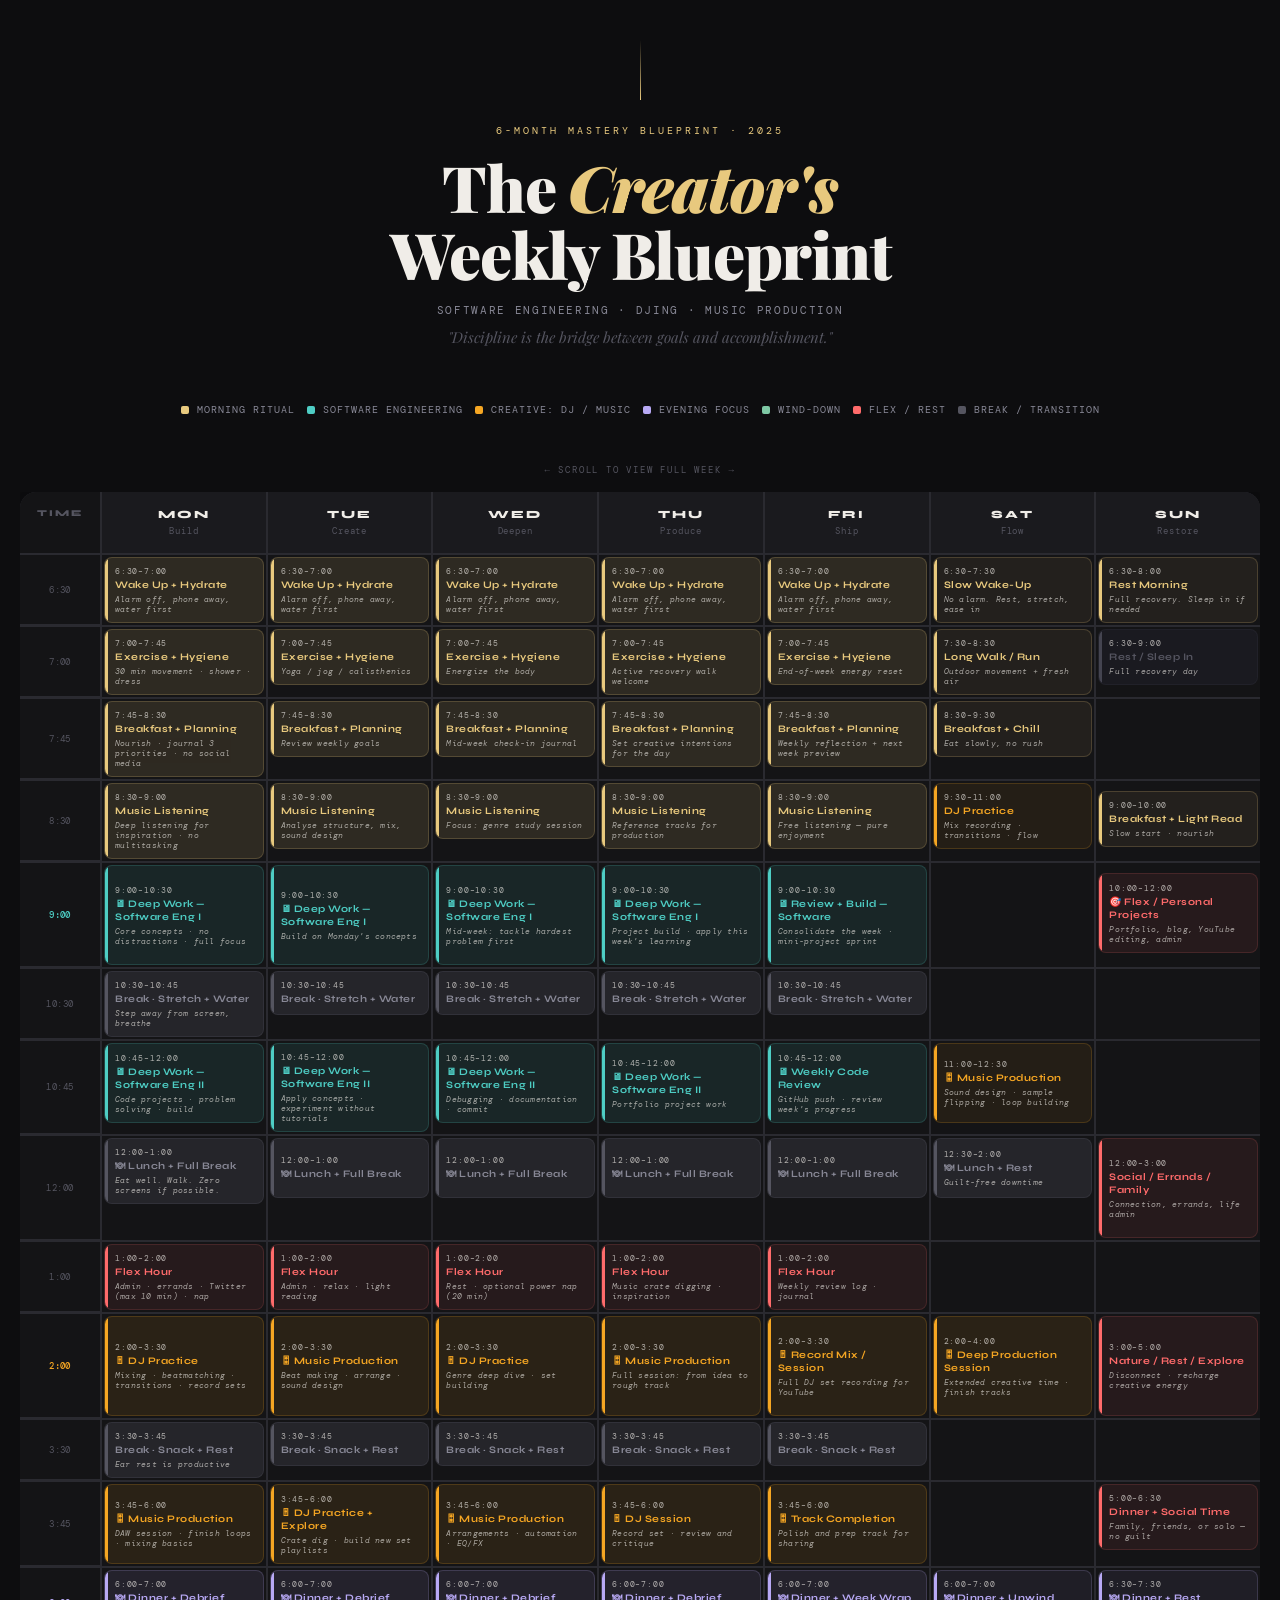
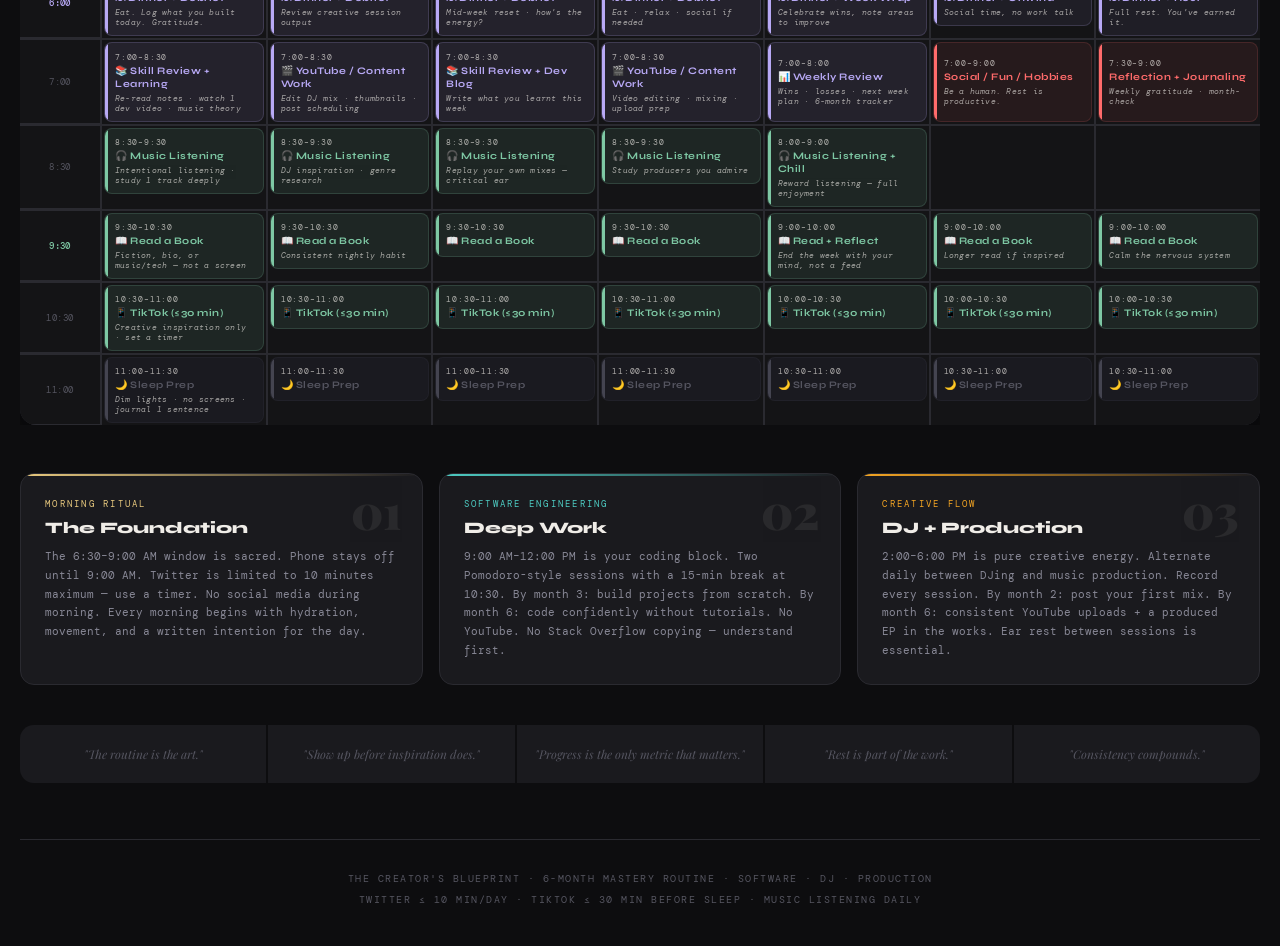
==== schedule.html @ b6f0cfee "a schedule html routine" ====
<!DOCTYPE html>
<html lang="en">
<head>
<meta charset="UTF-8">
<meta name="viewport" content="width=device-width, initial-scale=1.0">
<title>Weekly Planner — The Creator's Blueprint</title>
<link href="https://fonts.googleapis.com/css2?family=Playfair+Display:ital,wght@0,400;0,700;0,900;1,400&family=DM+Mono:wght@300;400;500&family=Syne:wght@400;600;700;800&display=swap" rel="stylesheet">
<style>
  :root {
    --bg: #0d0d0f;
    --surface: #141416;
    --surface2: #1a1a1e;
    --border: #2a2a30;
    --accent-gold: #e8c97e;
    --accent-amber: #f5a623;
    --accent-teal: #4ecdc4;
    --accent-coral: #ff6b6b;
    --accent-lavender: #b8a9f5;
    --accent-sage: #7ec8a4;
    --text-primary: #f0ede8;
    --text-secondary: #888896;
    --text-dim: #555560;

    /* Block colors */
    --morning: #e8c97e;
    --engineering: #4ecdc4;
    --break: #3a3a42;
    --creative: #f5a623;
    --evening: #b8a9f5;
    --wind: #7ec8a4;
    --sleep: #2e2e38;
  }

  * { margin: 0; padding: 0; box-sizing: border-box; }

  body {
    background: var(--bg);
    color: var(--text-primary);
    font-family: 'DM Mono', monospace;
    min-height: 100vh;
    padding: 40px 20px;
  }

  /* HEADER */
  .header {
    text-align: center;
    margin-bottom: 56px;
    position: relative;
  }

  .header::before {
    content: '';
    display: block;
    width: 1px;
    height: 60px;
    background: linear-gradient(to bottom, transparent, var(--accent-gold));
    margin: 0 auto 24px;
  }

  .header .eyebrow {
    font-family: 'DM Mono', monospace;
    font-size: 10px;
    letter-spacing: 0.3em;
    color: var(--accent-gold);
    text-transform: uppercase;
    margin-bottom: 16px;
  }

  .header h1 {
    font-family: 'Playfair Display', serif;
    font-size: clamp(36px, 5vw, 64px);
    font-weight: 900;
    line-height: 1.05;
    letter-spacing: -0.02em;
    color: var(--text-primary);
  }

  .header h1 em {
    font-style: italic;
    color: var(--accent-gold);
  }

  .header .subtitle {
    margin-top: 16px;
    font-size: 11px;
    color: var(--text-secondary);
    letter-spacing: 0.15em;
    text-transform: uppercase;
  }

  .header .tagline {
    margin-top: 10px;
    font-family: 'Playfair Display', serif;
    font-style: italic;
    font-size: 15px;
    color: var(--text-dim);
  }

  /* LEGEND */
  .legend {
    display: flex;
    flex-wrap: wrap;
    gap: 12px;
    justify-content: center;
    margin-bottom: 48px;
  }

  .legend-item {
    display: flex;
    align-items: center;
    gap: 8px;
    font-size: 10px;
    letter-spacing: 0.1em;
    text-transform: uppercase;
    color: var(--text-secondary);
  }

  .legend-dot {
    width: 8px;
    height: 8px;
    border-radius: 2px;
    flex-shrink: 0;
  }

  /* WEEKLY GRID */
  .week-grid {
    display: grid;
    grid-template-columns: 80px repeat(7, 1fr);
    gap: 2px;
    max-width: 1400px;
    margin: 0 auto;
    background: var(--border);
    border-radius: 16px;
    overflow: hidden;
    box-shadow: 0 40px 120px rgba(0,0,0,0.6);
  }

  .day-header {
    background: var(--surface2);
    padding: 16px 8px;
    text-align: center;
    position: sticky;
    top: 0;
    z-index: 10;
  }

  .day-name {
    font-family: 'Syne', sans-serif;
    font-size: 11px;
    font-weight: 800;
    letter-spacing: 0.2em;
    text-transform: uppercase;
    color: var(--text-primary);
  }

  .day-sub {
    font-size: 9px;
    color: var(--text-dim);
    margin-top: 4px;
    letter-spacing: 0.1em;
  }

  .time-col {
    background: var(--surface);
  }

  .time-col .day-header {
    background: var(--surface);
  }

  .time-label {
    background: var(--surface);
    display: flex;
    align-items: center;
    justify-content: center;
    padding: 8px 4px;
    font-size: 9px;
    color: var(--text-dim);
    letter-spacing: 0.05em;
    border-bottom: 1px solid var(--border);
    min-height: 44px;
  }

  .day-col {
    background: var(--surface);
    display: flex;
    flex-direction: column;
    gap: 2px;
    padding: 2px;
  }

  /* BLOCKS */
  .block {
    border-radius: 8px;
    padding: 8px 10px;
    min-height: 40px;
    position: relative;
    overflow: hidden;
    display: flex;
    flex-direction: column;
    justify-content: center;
    transition: transform 0.15s ease, box-shadow 0.15s ease;
    cursor: default;
  }

  .block:hover {
    transform: translateY(-1px);
    box-shadow: 0 6px 20px rgba(0,0,0,0.4);
    z-index: 2;
  }

  .block::before {
    content: '';
    position: absolute;
    left: 0; top: 0; bottom: 0;
    width: 3px;
    border-radius: 3px 0 0 3px;
  }

  .block-time {
    font-size: 8px;
    letter-spacing: 0.1em;
    opacity: 0.7;
    margin-bottom: 3px;
  }

  .block-title {
    font-family: 'Syne', sans-serif;
    font-size: 10px;
    font-weight: 700;
    line-height: 1.3;
    letter-spacing: 0.05em;
  }

  .block-note {
    font-size: 8px;
    opacity: 0.65;
    margin-top: 2px;
    letter-spacing: 0.03em;
    font-style: italic;
  }

  /* Block types */
  .b-morning { background: rgba(232,201,126,0.12); border: 1px solid rgba(232,201,126,0.2); }
  .b-morning::before { background: var(--morning); }
  .b-morning .block-title { color: var(--morning); }

  .b-engineering { background: rgba(78,205,196,0.1); border: 1px solid rgba(78,205,196,0.18); }
  .b-engineering::before { background: var(--engineering); }
  .b-engineering .block-title { color: var(--engineering); }

  .b-creative { background: rgba(245,166,35,0.1); border: 1px solid rgba(245,166,35,0.18); }
  .b-creative::before { background: var(--creative); }
  .b-creative .block-title { color: var(--creative); }

  .b-break { background: rgba(42,42,48,0.8); border: 1px solid rgba(80,80,90,0.3); }
  .b-break::before { background: var(--text-dim); }
  .b-break .block-title { color: var(--text-secondary); }

  .b-evening { background: rgba(184,169,245,0.1); border: 1px solid rgba(184,169,245,0.18); }
  .b-evening::before { background: var(--evening); }
  .b-evening .block-title { color: var(--evening); }

  .b-wind { background: rgba(126,200,164,0.1); border: 1px solid rgba(126,200,164,0.18); }
  .b-wind::before { background: var(--wind); }
  .b-wind .block-title { color: var(--wind); }

  .b-sleep { background: rgba(30,30,40,0.6); border: 1px solid rgba(50,50,60,0.3); }
  .b-sleep::before { background: #444450; }
  .b-sleep .block-title { color: var(--text-dim); }

  .b-flex { background: rgba(255,107,107,0.08); border: 1px solid rgba(255,107,107,0.15); }
  .b-flex::before { background: var(--accent-coral); }
  .b-flex .block-title { color: var(--accent-coral); }

  /* PILLARS */
  .pillars {
    max-width: 1400px;
    margin: 48px auto 0;
    display: grid;
    grid-template-columns: repeat(auto-fit, minmax(280px, 1fr));
    gap: 16px;
  }

  .pillar-card {
    background: var(--surface2);
    border: 1px solid var(--border);
    border-radius: 14px;
    padding: 24px;
    position: relative;
    overflow: hidden;
  }

  .pillar-card::after {
    content: '';
    position: absolute;
    top: 0; left: 0; right: 0;
    height: 2px;
  }

  .pillar-card.p1::after { background: linear-gradient(to right, var(--morning), transparent); }
  .pillar-card.p2::after { background: linear-gradient(to right, var(--engineering), transparent); }
  .pillar-card.p3::after { background: linear-gradient(to right, var(--creative), transparent); }

  .pillar-num {
    font-family: 'Playfair Display', serif;
    font-size: 48px;
    font-weight: 900;
    line-height: 1;
    opacity: 0.07;
    position: absolute;
    top: 12px;
    right: 20px;
  }

  .pillar-label {
    font-size: 9px;
    letter-spacing: 0.25em;
    text-transform: uppercase;
    margin-bottom: 8px;
  }

  .pillar-title {
    font-family: 'Syne', sans-serif;
    font-size: 16px;
    font-weight: 800;
    margin-bottom: 10px;
  }

  .pillar-desc {
    font-size: 11px;
    color: var(--text-secondary);
    line-height: 1.7;
  }

  /* MANTRAS */
  .mantras {
    max-width: 1400px;
    margin: 40px auto 0;
    display: flex;
    gap: 2px;
    border-radius: 14px;
    overflow: hidden;
  }

  .mantra {
    flex: 1;
    background: var(--surface2);
    padding: 20px 16px;
    text-align: center;
    font-family: 'Playfair Display', serif;
    font-style: italic;
    font-size: 12px;
    color: var(--text-dim);
    line-height: 1.5;
    transition: color 0.2s;
  }

  .mantra:hover { color: var(--accent-gold); }

  /* FOOTER */
  .footer {
    text-align: center;
    margin-top: 56px;
    padding-top: 32px;
    border-top: 1px solid var(--border);
    max-width: 1400px;
    margin-left: auto;
    margin-right: auto;
  }

  .footer p {
    font-size: 10px;
    color: var(--text-dim);
    letter-spacing: 0.15em;
    text-transform: uppercase;
  }

  /* SCROLL HINT */
  .scroll-hint {
    text-align: center;
    font-size: 9px;
    color: var(--text-dim);
    letter-spacing: 0.2em;
    text-transform: uppercase;
    margin-bottom: 16px;
  }

  @media (max-width: 900px) {
    .week-grid {
      grid-template-columns: 60px repeat(7, 1fr);
      font-size: 9px;
    }
    .block-title { font-size: 8px; }
    .block-time, .block-note { display: none; }
    body { padding: 20px 10px; }
  }

  @media print {
    body { background: white; color: #111; padding: 10px; }
    .week-grid { box-shadow: none; }
  }
</style>
</head>
<body>

<!-- HEADER -->
<div class="header">
  <div class="eyebrow">6-Month Mastery Blueprint · 2025</div>
  <h1>The <em>Creator's</em><br>Weekly Blueprint</h1>
  <div class="subtitle">Software Engineering · DJing · Music Production</div>
  <div class="tagline">"Discipline is the bridge between goals and accomplishment."</div>
</div>

<!-- LEGEND -->
<div class="legend">
  <div class="legend-item"><div class="legend-dot" style="background:var(--morning)"></div> Morning Ritual</div>
  <div class="legend-item"><div class="legend-dot" style="background:var(--engineering)"></div> Software Engineering</div>
  <div class="legend-item"><div class="legend-dot" style="background:var(--creative)"></div> Creative: DJ / Music</div>
  <div class="legend-item"><div class="legend-dot" style="background:var(--evening)"></div> Evening Focus</div>
  <div class="legend-item"><div class="legend-dot" style="background:var(--wind)"></div> Wind-Down</div>
  <div class="legend-item"><div class="legend-dot" style="background:var(--accent-coral)"></div> Flex / Rest</div>
  <div class="legend-item"><div class="legend-dot" style="background:var(--text-dim)"></div> Break / Transition</div>
</div>

<div class="scroll-hint">← scroll to view full week →</div>

<!-- MAIN GRID -->
<div style="overflow-x:auto;">
<div class="week-grid">

  <!-- Header row -->
  <div class="day-header time-col"><div class="day-name" style="font-size:9px;color:var(--text-dim)">TIME</div></div>
  <div class="day-header"><div class="day-name">MON</div><div class="day-sub">Build</div></div>
  <div class="day-header"><div class="day-name">TUE</div><div class="day-sub">Create</div></div>
  <div class="day-header"><div class="day-name">WED</div><div class="day-sub">Deepen</div></div>
  <div class="day-header"><div class="day-name">THU</div><div class="day-sub">Produce</div></div>
  <div class="day-header"><div class="day-name">FRI</div><div class="day-sub">Ship</div></div>
  <div class="day-header"><div class="day-name">SAT</div><div class="day-sub">Flow</div></div>
  <div class="day-header"><div class="day-name">SUN</div><div class="day-sub">Restore</div></div>

  <!-- 6:30 AM -->
  <div class="time-label">6:30</div>
  <!-- MON-FRI same morning routine -->
  <div class="day-col">
    <div class="block b-morning">
      <div class="block-time">6:30–7:00</div>
      <div class="block-title">Wake Up + Hydrate</div>
      <div class="block-note">Alarm off, phone away, water first</div>
    </div>
  </div>
  <div class="day-col">
    <div class="block b-morning">
      <div class="block-time">6:30–7:00</div>
      <div class="block-title">Wake Up + Hydrate</div>
      <div class="block-note">Alarm off, phone away, water first</div>
    </div>
  </div>
  <div class="day-col">
    <div class="block b-morning">
      <div class="block-time">6:30–7:00</div>
      <div class="block-title">Wake Up + Hydrate</div>
      <div class="block-note">Alarm off, phone away, water first</div>
    </div>
  </div>
  <div class="day-col">
    <div class="block b-morning">
      <div class="block-time">6:30–7:00</div>
      <div class="block-title">Wake Up + Hydrate</div>
      <div class="block-note">Alarm off, phone away, water first</div>
    </div>
  </div>
  <div class="day-col">
    <div class="block b-morning">
      <div class="block-time">6:30–7:00</div>
      <div class="block-title">Wake Up + Hydrate</div>
      <div class="block-note">Alarm off, phone away, water first</div>
    </div>
  </div>
  <div class="day-col">
    <div class="block b-morning" style="background:rgba(232,201,126,0.07)">
      <div class="block-time">6:30–7:30</div>
      <div class="block-title">Slow Wake-Up</div>
      <div class="block-note">No alarm. Rest, stretch, ease in</div>
    </div>
  </div>
  <div class="day-col">
    <div class="block b-morning" style="background:rgba(232,201,126,0.07)">
      <div class="block-time">6:30–8:00</div>
      <div class="block-title">Rest Morning</div>
      <div class="block-note">Full recovery. Sleep in if needed</div>
    </div>
  </div>

  <!-- 7:00 AM -->
  <div class="time-label">7:00</div>
  <div class="day-col">
    <div class="block b-morning">
      <div class="block-time">7:00–7:45</div>
      <div class="block-title">Exercise + Hygiene</div>
      <div class="block-note">30 min movement · shower · dress</div>
    </div>
  </div>
  <div class="day-col">
    <div class="block b-morning">
      <div class="block-time">7:00–7:45</div>
      <div class="block-title">Exercise + Hygiene</div>
      <div class="block-note">Yoga / jog / calisthenics</div>
    </div>
  </div>
  <div class="day-col">
    <div class="block b-morning">
      <div class="block-time">7:00–7:45</div>
      <div class="block-title">Exercise + Hygiene</div>
      <div class="block-note">Energize the body</div>
    </div>
  </div>
  <div class="day-col">
    <div class="block b-morning">
      <div class="block-time">7:00–7:45</div>
      <div class="block-title">Exercise + Hygiene</div>
      <div class="block-note">Active recovery walk welcome</div>
    </div>
  </div>
  <div class="day-col">
    <div class="block b-morning">
      <div class="block-time">7:00–7:45</div>
      <div class="block-title">Exercise + Hygiene</div>
      <div class="block-note">End-of-week energy reset</div>
    </div>
  </div>
  <div class="day-col">
    <div class="block b-morning" style="background:rgba(232,201,126,0.07)">
      <div class="block-time">7:30–8:30</div>
      <div class="block-title">Long Walk / Run</div>
      <div class="block-note">Outdoor movement + fresh air</div>
    </div>
  </div>
  <div class="day-col">
    <div class="block b-sleep">
      <div class="block-time">6:30–9:00</div>
      <div class="block-title">Rest / Sleep In</div>
      <div class="block-note">Full recovery day</div>
    </div>
  </div>

  <!-- 7:45 AM -->
  <div class="time-label">7:45</div>
  <div class="day-col">
    <div class="block b-morning">
      <div class="block-time">7:45–8:30</div>
      <div class="block-title">Breakfast + Planning</div>
      <div class="block-note">Nourish · journal 3 priorities · no social media</div>
    </div>
  </div>
  <div class="day-col">
    <div class="block b-morning">
      <div class="block-time">7:45–8:30</div>
      <div class="block-title">Breakfast + Planning</div>
      <div class="block-note">Review weekly goals</div>
    </div>
  </div>
  <div class="day-col">
    <div class="block b-morning">
      <div class="block-time">7:45–8:30</div>
      <div class="block-title">Breakfast + Planning</div>
      <div class="block-note">Mid-week check-in journal</div>
    </div>
  </div>
  <div class="day-col">
    <div class="block b-morning">
      <div class="block-time">7:45–8:30</div>
      <div class="block-title">Breakfast + Planning</div>
      <div class="block-note">Set creative intentions for the day</div>
    </div>
  </div>
  <div class="day-col">
    <div class="block b-morning">
      <div class="block-time">7:45–8:30</div>
      <div class="block-title">Breakfast + Planning</div>
      <div class="block-note">Weekly reflection + next week preview</div>
    </div>
  </div>
  <div class="day-col">
    <div class="block b-morning" style="background:rgba(232,201,126,0.07)">
      <div class="block-time">8:30–9:30</div>
      <div class="block-title">Breakfast + Chill</div>
      <div class="block-note">Eat slowly, no rush</div>
    </div>
  </div>
  <div class="day-col"></div>

  <!-- 8:30 AM -->
  <div class="time-label">8:30</div>
  <div class="day-col">
    <div class="block b-morning">
      <div class="block-time">8:30–9:00</div>
      <div class="block-title">Music Listening</div>
      <div class="block-note">Deep listening for inspiration · no multitasking</div>
    </div>
  </div>
  <div class="day-col">
    <div class="block b-morning">
      <div class="block-time">8:30–9:00</div>
      <div class="block-title">Music Listening</div>
      <div class="block-note">Analyse structure, mix, sound design</div>
    </div>
  </div>
  <div class="day-col">
    <div class="block b-morning">
      <div class="block-time">8:30–9:00</div>
      <div class="block-title">Music Listening</div>
      <div class="block-note">Focus: genre study session</div>
    </div>
  </div>
  <div class="day-col">
    <div class="block b-morning">
      <div class="block-time">8:30–9:00</div>
      <div class="block-title">Music Listening</div>
      <div class="block-note">Reference tracks for production</div>
    </div>
  </div>
  <div class="day-col">
    <div class="block b-morning">
      <div class="block-time">8:30–9:00</div>
      <div class="block-title">Music Listening</div>
      <div class="block-note">Free listening — pure enjoyment</div>
    </div>
  </div>
  <div class="day-col">
    <div class="block b-creative" style="background:rgba(245,166,35,0.07)">
      <div class="block-time">9:30–11:00</div>
      <div class="block-title">DJ Practice</div>
      <div class="block-note">Mix recording · transitions · flow</div>
    </div>
  </div>
  <div class="day-col">
    <div class="block b-morning" style="background:rgba(232,201,126,0.07); margin-top:8px">
      <div class="block-time">9:00–10:00</div>
      <div class="block-title">Breakfast + Light Read</div>
      <div class="block-note">Slow start · nourish</div>
    </div>
  </div>

  <!-- 9:00 AM — DEEP WORK -->
  <div class="time-label" style="color:var(--engineering);font-weight:500">9:00</div>
  <div class="day-col">
    <div class="block b-engineering" style="min-height:100px">
      <div class="block-time">9:00–10:30</div>
      <div class="block-title">🖥 Deep Work — Software Eng I</div>
      <div class="block-note">Core concepts · no distractions · full focus</div>
    </div>
  </div>
  <div class="day-col">
    <div class="block b-engineering" style="min-height:100px">
      <div class="block-time">9:00–10:30</div>
      <div class="block-title">🖥 Deep Work — Software Eng I</div>
      <div class="block-note">Build on Monday's concepts</div>
    </div>
  </div>
  <div class="day-col">
    <div class="block b-engineering" style="min-height:100px">
      <div class="block-time">9:00–10:30</div>
      <div class="block-title">🖥 Deep Work — Software Eng I</div>
      <div class="block-note">Mid-week: tackle hardest problem first</div>
    </div>
  </div>
  <div class="day-col">
    <div class="block b-engineering" style="min-height:100px">
      <div class="block-time">9:00–10:30</div>
      <div class="block-title">🖥 Deep Work — Software Eng I</div>
      <div class="block-note">Project build · apply this week's learning</div>
    </div>
  </div>
  <div class="day-col">
    <div class="block b-engineering" style="min-height:100px">
      <div class="block-time">9:00–10:30</div>
      <div class="block-title">🖥 Review + Build — Software</div>
      <div class="block-note">Consolidate the week · mini-project sprint</div>
    </div>
  </div>
  <div class="day-col"></div>
  <div class="day-col">
    <div class="block b-flex" style="min-height:80px; margin-top:8px">
      <div class="block-time">10:00–12:00</div>
      <div class="block-title">🎯 Flex / Personal Projects</div>
      <div class="block-note">Portfolio, blog, YouTube editing, admin</div>
    </div>
  </div>

  <!-- 10:30 AM -->
  <div class="time-label">10:30</div>
  <div class="day-col">
    <div class="block b-break">
      <div class="block-time">10:30–10:45</div>
      <div class="block-title">Break · Stretch + Water</div>
      <div class="block-note">Step away from screen, breathe</div>
    </div>
  </div>
  <div class="day-col">
    <div class="block b-break">
      <div class="block-time">10:30–10:45</div>
      <div class="block-title">Break · Stretch + Water</div>
    </div>
  </div>
  <div class="day-col">
    <div class="block b-break">
      <div class="block-time">10:30–10:45</div>
      <div class="block-title">Break · Stretch + Water</div>
    </div>
  </div>
  <div class="day-col">
    <div class="block b-break">
      <div class="block-time">10:30–10:45</div>
      <div class="block-title">Break · Stretch + Water</div>
    </div>
  </div>
  <div class="day-col">
    <div class="block b-break">
      <div class="block-time">10:30–10:45</div>
      <div class="block-title">Break · Stretch + Water</div>
    </div>
  </div>
  <div class="day-col"></div>
  <div class="day-col"></div>

  <!-- 10:45 AM -->
  <div class="time-label">10:45</div>
  <div class="day-col">
    <div class="block b-engineering" style="min-height:80px">
      <div class="block-time">10:45–12:00</div>
      <div class="block-title">🖥 Deep Work — Software Eng II</div>
      <div class="block-note">Code projects · problem solving · build</div>
    </div>
  </div>
  <div class="day-col">
    <div class="block b-engineering" style="min-height:80px">
      <div class="block-time">10:45–12:00</div>
      <div class="block-title">🖥 Deep Work — Software Eng II</div>
      <div class="block-note">Apply concepts · experiment without tutorials</div>
    </div>
  </div>
  <div class="day-col">
    <div class="block b-engineering" style="min-height:80px">
      <div class="block-time">10:45–12:00</div>
      <div class="block-title">🖥 Deep Work — Software Eng II</div>
      <div class="block-note">Debugging · documentation · commit</div>
    </div>
  </div>
  <div class="day-col">
    <div class="block b-engineering" style="min-height:80px">
      <div class="block-time">10:45–12:00</div>
      <div class="block-title">🖥 Deep Work — Software Eng II</div>
      <div class="block-note">Portfolio project work</div>
    </div>
  </div>
  <div class="day-col">
    <div class="block b-engineering" style="min-height:80px">
      <div class="block-time">10:45–12:00</div>
      <div class="block-title">🖥 Weekly Code Review</div>
      <div class="block-note">GitHub push · review week's progress</div>
    </div>
  </div>
  <div class="day-col">
    <div class="block b-creative" style="background:rgba(245,166,35,0.07); min-height:80px">
      <div class="block-time">11:00–12:30</div>
      <div class="block-title">🎛 Music Production</div>
      <div class="block-note">Sound design · sample flipping · loop building</div>
    </div>
  </div>
  <div class="day-col"></div>

  <!-- LUNCH -->
  <div class="time-label">12:00</div>
  <div class="day-col">
    <div class="block b-break" style="min-height:60px">
      <div class="block-time">12:00–1:00</div>
      <div class="block-title">🍽 Lunch + Full Break</div>
      <div class="block-note">Eat well. Walk. Zero screens if possible.</div>
    </div>
  </div>
  <div class="day-col">
    <div class="block b-break" style="min-height:60px">
      <div class="block-time">12:00–1:00</div>
      <div class="block-title">🍽 Lunch + Full Break</div>
    </div>
  </div>
  <div class="day-col">
    <div class="block b-break" style="min-height:60px">
      <div class="block-time">12:00–1:00</div>
      <div class="block-title">🍽 Lunch + Full Break</div>
    </div>
  </div>
  <div class="day-col">
    <div class="block b-break" style="min-height:60px">
      <div class="block-time">12:00–1:00</div>
      <div class="block-title">🍽 Lunch + Full Break</div>
    </div>
  </div>
  <div class="day-col">
    <div class="block b-break" style="min-height:60px">
      <div class="block-time">12:00–1:00</div>
      <div class="block-title">🍽 Lunch + Full Break</div>
    </div>
  </div>
  <div class="day-col">
    <div class="block b-break" style="min-height:60px">
      <div class="block-time">12:30–2:00</div>
      <div class="block-title">🍽 Lunch + Rest</div>
      <div class="block-note">Guilt-free downtime</div>
    </div>
  </div>
  <div class="day-col">
    <div class="block b-flex" style="min-height:100px">
      <div class="block-time">12:00–3:00</div>
      <div class="block-title">Social / Errands / Family</div>
      <div class="block-note">Connection, errands, life admin</div>
    </div>
  </div>

  <!-- 1:00 PM -->
  <div class="time-label">1:00</div>
  <div class="day-col">
    <div class="block b-flex">
      <div class="block-time">1:00–2:00</div>
      <div class="block-title">Flex Hour</div>
      <div class="block-note">Admin · errands · Twitter (max 10 min) · nap</div>
    </div>
  </div>
  <div class="day-col">
    <div class="block b-flex">
      <div class="block-time">1:00–2:00</div>
      <div class="block-title">Flex Hour</div>
      <div class="block-note">Admin · relax · light reading</div>
    </div>
  </div>
  <div class="day-col">
    <div class="block b-flex">
      <div class="block-time">1:00–2:00</div>
      <div class="block-title">Flex Hour</div>
      <div class="block-note">Rest · optional power nap (20 min)</div>
    </div>
  </div>
  <div class="day-col">
    <div class="block b-flex">
      <div class="block-time">1:00–2:00</div>
      <div class="block-title">Flex Hour</div>
      <div class="block-note">Music crate digging · inspiration</div>
    </div>
  </div>
  <div class="day-col">
    <div class="block b-flex">
      <div class="block-time">1:00–2:00</div>
      <div class="block-title">Flex Hour</div>
      <div class="block-note">Weekly review log · journal</div>
    </div>
  </div>
  <div class="day-col"></div>
  <div class="day-col"></div>

  <!-- 2:00 PM — CREATIVE BLOCK -->
  <div class="time-label" style="color:var(--creative);font-weight:500">2:00</div>
  <div class="day-col">
    <div class="block b-creative" style="min-height:100px">
      <div class="block-time">2:00–3:30</div>
      <div class="block-title">🎚 DJ Practice</div>
      <div class="block-note">Mixing · beatmatching · transitions · record sets</div>
    </div>
  </div>
  <div class="day-col">
    <div class="block b-creative" style="min-height:100px">
      <div class="block-time">2:00–3:30</div>
      <div class="block-title">🎛 Music Production</div>
      <div class="block-note">Beat making · arrange · sound design</div>
    </div>
  </div>
  <div class="day-col">
    <div class="block b-creative" style="min-height:100px">
      <div class="block-time">2:00–3:30</div>
      <div class="block-title">🎚 DJ Practice</div>
      <div class="block-note">Genre deep dive · set building</div>
    </div>
  </div>
  <div class="day-col">
    <div class="block b-creative" style="min-height:100px">
      <div class="block-time">2:00–3:30</div>
      <div class="block-title">🎛 Music Production</div>
      <div class="block-note">Full session: from idea to rough track</div>
    </div>
  </div>
  <div class="day-col">
    <div class="block b-creative" style="min-height:100px">
      <div class="block-time">2:00–3:30</div>
      <div class="block-title">🎚 Record Mix / Session</div>
      <div class="block-note">Full DJ set recording for YouTube</div>
    </div>
  </div>
  <div class="day-col">
    <div class="block b-creative" style="min-height:100px">
      <div class="block-time">2:00–4:00</div>
      <div class="block-title">🎛 Deep Production Session</div>
      <div class="block-note">Extended creative time · finish tracks</div>
    </div>
  </div>
  <div class="day-col">
    <div class="block b-flex" style="min-height:100px">
      <div class="block-time">3:00–5:00</div>
      <div class="block-title">Nature / Rest / Explore</div>
      <div class="block-note">Disconnect · recharge creative energy</div>
    </div>
  </div>

  <!-- 3:30 PM -->
  <div class="time-label">3:30</div>
  <div class="day-col">
    <div class="block b-break">
      <div class="block-time">3:30–3:45</div>
      <div class="block-title">Break · Snack + Rest</div>
      <div class="block-note">Ear rest is productive</div>
    </div>
  </div>
  <div class="day-col">
    <div class="block b-break">
      <div class="block-time">3:30–3:45</div>
      <div class="block-title">Break · Snack + Rest</div>
    </div>
  </div>
  <div class="day-col">
    <div class="block b-break">
      <div class="block-time">3:30–3:45</div>
      <div class="block-title">Break · Snack + Rest</div>
    </div>
  </div>
  <div class="day-col">
    <div class="block b-break">
      <div class="block-time">3:30–3:45</div>
      <div class="block-title">Break · Snack + Rest</div>
    </div>
  </div>
  <div class="day-col">
    <div class="block b-break">
      <div class="block-time">3:30–3:45</div>
      <div class="block-title">Break · Snack + Rest</div>
    </div>
  </div>
  <div class="day-col"></div>
  <div class="day-col"></div>

  <!-- 3:45 PM -->
  <div class="time-label">3:45</div>
  <div class="day-col">
    <div class="block b-creative" style="min-height:80px">
      <div class="block-time">3:45–6:00</div>
      <div class="block-title">🎛 Music Production</div>
      <div class="block-note">DAW session · finish loops · mixing basics</div>
    </div>
  </div>
  <div class="day-col">
    <div class="block b-creative" style="min-height:80px">
      <div class="block-time">3:45–6:00</div>
      <div class="block-title">🎚 DJ Practice + Explore</div>
      <div class="block-note">Crate dig · build new set playlists</div>
    </div>
  </div>
  <div class="day-col">
    <div class="block b-creative" style="min-height:80px">
      <div class="block-time">3:45–6:00</div>
      <div class="block-title">🎛 Music Production</div>
      <div class="block-note">Arrangements · automation · EQ/FX</div>
    </div>
  </div>
  <div class="day-col">
    <div class="block b-creative" style="min-height:80px">
      <div class="block-time">3:45–6:00</div>
      <div class="block-title">🎚 DJ Session</div>
      <div class="block-note">Record set · review and critique</div>
    </div>
  </div>
  <div class="day-col">
    <div class="block b-creative" style="min-height:80px">
      <div class="block-time">3:45–6:00</div>
      <div class="block-title">🎛 Track Completion</div>
      <div class="block-note">Polish and prep track for sharing</div>
    </div>
  </div>
  <div class="day-col"></div>
  <div class="day-col">
    <div class="block b-flex" style="min-height:60px">
      <div class="block-time">5:00–6:30</div>
      <div class="block-title">Dinner + Social Time</div>
      <div class="block-note">Family, friends, or solo — no guilt</div>
    </div>
  </div>

  <!-- 6:00 PM — EVENING BLOCK -->
  <div class="time-label" style="color:var(--evening);font-weight:500">6:00</div>
  <div class="day-col">
    <div class="block b-evening">
      <div class="block-time">6:00–7:00</div>
      <div class="block-title">🍽 Dinner + Debrief</div>
      <div class="block-note">Eat. Log what you built today. Gratitude.</div>
    </div>
  </div>
  <div class="day-col">
    <div class="block b-evening">
      <div class="block-time">6:00–7:00</div>
      <div class="block-title">🍽 Dinner + Debrief</div>
      <div class="block-note">Review creative session output</div>
    </div>
  </div>
  <div class="day-col">
    <div class="block b-evening">
      <div class="block-time">6:00–7:00</div>
      <div class="block-title">🍽 Dinner + Debrief</div>
      <div class="block-note">Mid-week reset · how's the energy?</div>
    </div>
  </div>
  <div class="day-col">
    <div class="block b-evening">
      <div class="block-time">6:00–7:00</div>
      <div class="block-title">🍽 Dinner + Debrief</div>
      <div class="block-note">Eat · relax · social if needed</div>
    </div>
  </div>
  <div class="day-col">
    <div class="block b-evening">
      <div class="block-time">6:00–7:00</div>
      <div class="block-title">🍽 Dinner + Week Wrap</div>
      <div class="block-note">Celebrate wins, note areas to improve</div>
    </div>
  </div>
  <div class="day-col">
    <div class="block b-evening" style="background:rgba(184,169,245,0.07)">
      <div class="block-time">6:00–7:00</div>
      <div class="block-title">🍽 Dinner + Unwind</div>
      <div class="block-note">Social time, no work talk</div>
    </div>
  </div>
  <div class="day-col">
    <div class="block b-evening" style="background:rgba(184,169,245,0.07)">
      <div class="block-time">6:30–7:30</div>
      <div class="block-title">🍽 Dinner + Rest</div>
      <div class="block-note">Full rest. You've earned it.</div>
    </div>
  </div>

  <!-- 7:00 PM -->
  <div class="time-label">7:00</div>
  <div class="day-col">
    <div class="block b-evening" style="min-height:80px">
      <div class="block-time">7:00–8:30</div>
      <div class="block-title">📚 Skill Review + Learning</div>
      <div class="block-note">Re-read notes · watch 1 dev video · music theory</div>
    </div>
  </div>
  <div class="day-col">
    <div class="block b-evening" style="min-height:80px">
      <div class="block-time">7:00–8:30</div>
      <div class="block-title">🎬 YouTube / Content Work</div>
      <div class="block-note">Edit DJ mix · thumbnails · post scheduling</div>
    </div>
  </div>
  <div class="day-col">
    <div class="block b-evening" style="min-height:80px">
      <div class="block-time">7:00–8:30</div>
      <div class="block-title">📚 Skill Review + Dev Blog</div>
      <div class="block-note">Write what you learnt this week</div>
    </div>
  </div>
  <div class="day-col">
    <div class="block b-evening" style="min-height:80px">
      <div class="block-time">7:00–8:30</div>
      <div class="block-title">🎬 YouTube / Content Work</div>
      <div class="block-note">Video editing · mixing · upload prep</div>
    </div>
  </div>
  <div class="day-col">
    <div class="block b-evening" style="min-height:80px">
      <div class="block-time">7:00–8:00</div>
      <div class="block-title">📊 Weekly Review</div>
      <div class="block-note">Wins · losses · next week plan · 6-month tracker</div>
    </div>
  </div>
  <div class="day-col">
    <div class="block b-flex" style="min-height:80px">
      <div class="block-time">7:00–9:00</div>
      <div class="block-title">Social / Fun / Hobbies</div>
      <div class="block-note">Be a human. Rest is productive.</div>
    </div>
  </div>
  <div class="day-col">
    <div class="block b-flex" style="min-height:80px">
      <div class="block-time">7:30–9:00</div>
      <div class="block-title">Reflection + Journaling</div>
      <div class="block-note">Weekly gratitude · month-check</div>
    </div>
  </div>

  <!-- 8:30 PM -->
  <div class="time-label">8:30</div>
  <div class="day-col">
    <div class="block b-wind">
      <div class="block-time">8:30–9:30</div>
      <div class="block-title">🎧 Music Listening</div>
      <div class="block-note">Intentional listening · study 1 track deeply</div>
    </div>
  </div>
  <div class="day-col">
    <div class="block b-wind">
      <div class="block-time">8:30–9:30</div>
      <div class="block-title">🎧 Music Listening</div>
      <div class="block-note">DJ inspiration · genre research</div>
    </div>
  </div>
  <div class="day-col">
    <div class="block b-wind">
      <div class="block-time">8:30–9:30</div>
      <div class="block-title">🎧 Music Listening</div>
      <div class="block-note">Replay your own mixes — critical ear</div>
    </div>
  </div>
  <div class="day-col">
    <div class="block b-wind">
      <div class="block-time">8:30–9:30</div>
      <div class="block-title">🎧 Music Listening</div>
      <div class="block-note">Study producers you admire</div>
    </div>
  </div>
  <div class="day-col">
    <div class="block b-wind">
      <div class="block-time">8:00–9:00</div>
      <div class="block-title">🎧 Music Listening + Chill</div>
      <div class="block-note">Reward listening — full enjoyment</div>
    </div>
  </div>
  <div class="day-col"></div>
  <div class="day-col"></div>

  <!-- 9:30 PM — WIND DOWN -->
  <div class="time-label" style="color:var(--wind);font-weight:500">9:30</div>
  <div class="day-col">
    <div class="block b-wind">
      <div class="block-time">9:30–10:30</div>
      <div class="block-title">📖 Read a Book</div>
      <div class="block-note">Fiction, bio, or music/tech — not a screen</div>
    </div>
  </div>
  <div class="day-col">
    <div class="block b-wind">
      <div class="block-time">9:30–10:30</div>
      <div class="block-title">📖 Read a Book</div>
      <div class="block-note">Consistent nightly habit</div>
    </div>
  </div>
  <div class="day-col">
    <div class="block b-wind">
      <div class="block-time">9:30–10:30</div>
      <div class="block-title">📖 Read a Book</div>
    </div>
  </div>
  <div class="day-col">
    <div class="block b-wind">
      <div class="block-time">9:30–10:30</div>
      <div class="block-title">📖 Read a Book</div>
    </div>
  </div>
  <div class="day-col">
    <div class="block b-wind">
      <div class="block-time">9:00–10:00</div>
      <div class="block-title">📖 Read + Reflect</div>
      <div class="block-note">End the week with your mind, not a feed</div>
    </div>
  </div>
  <div class="day-col">
    <div class="block b-wind">
      <div class="block-time">9:00–10:00</div>
      <div class="block-title">📖 Read a Book</div>
      <div class="block-note">Longer read if inspired</div>
    </div>
  </div>
  <div class="day-col">
    <div class="block b-wind">
      <div class="block-time">9:00–10:00</div>
      <div class="block-title">📖 Read a Book</div>
      <div class="block-note">Calm the nervous system</div>
    </div>
  </div>

  <!-- 10:30 PM -->
  <div class="time-label">10:30</div>
  <div class="day-col">
    <div class="block b-wind">
      <div class="block-time">10:30–11:00</div>
      <div class="block-title">📱 TikTok (≤30 min)</div>
      <div class="block-note">Creative inspiration only · set a timer</div>
    </div>
  </div>
  <div class="day-col">
    <div class="block b-wind">
      <div class="block-time">10:30–11:00</div>
      <div class="block-title">📱 TikTok (≤30 min)</div>
    </div>
  </div>
  <div class="day-col">
    <div class="block b-wind">
      <div class="block-time">10:30–11:00</div>
      <div class="block-title">📱 TikTok (≤30 min)</div>
    </div>
  </div>
  <div class="day-col">
    <div class="block b-wind">
      <div class="block-time">10:30–11:00</div>
      <div class="block-title">📱 TikTok (≤30 min)</div>
    </div>
  </div>
  <div class="day-col">
    <div class="block b-wind">
      <div class="block-time">10:00–10:30</div>
      <div class="block-title">📱 TikTok (≤30 min)</div>
    </div>
  </div>
  <div class="day-col">
    <div class="block b-wind">
      <div class="block-time">10:00–10:30</div>
      <div class="block-title">📱 TikTok (≤30 min)</div>
    </div>
  </div>
  <div class="day-col">
    <div class="block b-wind">
      <div class="block-time">10:00–10:30</div>
      <div class="block-title">📱 TikTok (≤30 min)</div>
    </div>
  </div>

  <!-- 11:00 PM -->
  <div class="time-label">11:00</div>
  <div class="day-col">
    <div class="block b-sleep">
      <div class="block-time">11:00–11:30</div>
      <div class="block-title">🌙 Sleep Prep</div>
      <div class="block-note">Dim lights · no screens · journal 1 sentence</div>
    </div>
  </div>
  <div class="day-col">
    <div class="block b-sleep">
      <div class="block-time">11:00–11:30</div>
      <div class="block-title">🌙 Sleep Prep</div>
    </div>
  </div>
  <div class="day-col">
    <div class="block b-sleep">
      <div class="block-time">11:00–11:30</div>
      <div class="block-title">🌙 Sleep Prep</div>
    </div>
  </div>
  <div class="day-col">
    <div class="block b-sleep">
      <div class="block-time">11:00–11:30</div>
      <div class="block-title">🌙 Sleep Prep</div>
    </div>
  </div>
  <div class="day-col">
    <div class="block b-sleep">
      <div class="block-time">10:30–11:00</div>
      <div class="block-title">🌙 Sleep Prep</div>
    </div>
  </div>
  <div class="day-col">
    <div class="block b-sleep">
      <div class="block-time">10:30–11:00</div>
      <div class="block-title">🌙 Sleep Prep</div>
    </div>
  </div>
  <div class="day-col">
    <div class="block b-sleep">
      <div class="block-time">10:30–11:00</div>
      <div class="block-title">🌙 Sleep Prep</div>
    </div>
  </div>

</div>
</div>

<!-- NOTES SECTION -->
<div class="pillars">
  <div class="pillar-card p1">
    <div class="pillar-num">01</div>
    <div class="pillar-label" style="color:var(--morning)">Morning Ritual</div>
    <div class="pillar-title">The Foundation</div>
    <div class="pillar-desc">The 6:30–9:00 AM window is sacred. Phone stays off until 9:00 AM. Twitter is limited to 10 minutes maximum — use a timer. No social media during morning. Every morning begins with hydration, movement, and a written intention for the day.</div>
  </div>
  <div class="pillar-card p2">
    <div class="pillar-num">02</div>
    <div class="pillar-label" style="color:var(--engineering)">Software Engineering</div>
    <div class="pillar-title">Deep Work</div>
    <div class="pillar-desc">9:00 AM–12:00 PM is your coding block. Two Pomodoro-style sessions with a 15-min break at 10:30. By month 3: build projects from scratch. By month 6: code confidently without tutorials. No YouTube. No Stack Overflow copying — understand first.</div>
  </div>
  <div class="pillar-card p3">
    <div class="pillar-num">03</div>
    <div class="pillar-label" style="color:var(--creative)">Creative Flow</div>
    <div class="pillar-title">DJ + Production</div>
    <div class="pillar-desc">2:00–6:00 PM is pure creative energy. Alternate daily between DJing and music production. Record every session. By month 2: post your first mix. By month 6: consistent YouTube uploads + a produced EP in the works. Ear rest between sessions is essential.</div>
  </div>
</div>

<!-- MANTRAS -->
<div class="mantras">
  <div class="mantra">"The routine is the art."</div>
  <div class="mantra">"Show up before inspiration does."</div>
  <div class="mantra">"Progress is the only metric that matters."</div>
  <div class="mantra">"Rest is part of the work."</div>
  <div class="mantra">"Consistency compounds."</div>
</div>

<!-- FOOTER -->
<div class="footer">
  <p>The Creator's Blueprint · 6-Month Mastery Routine · Software · DJ · Production</p>
  <p style="margin-top:8px">Twitter ≤ 10 min/day · TikTok ≤ 30 min before sleep · Music listening daily</p>
</div>

</body>
</html>
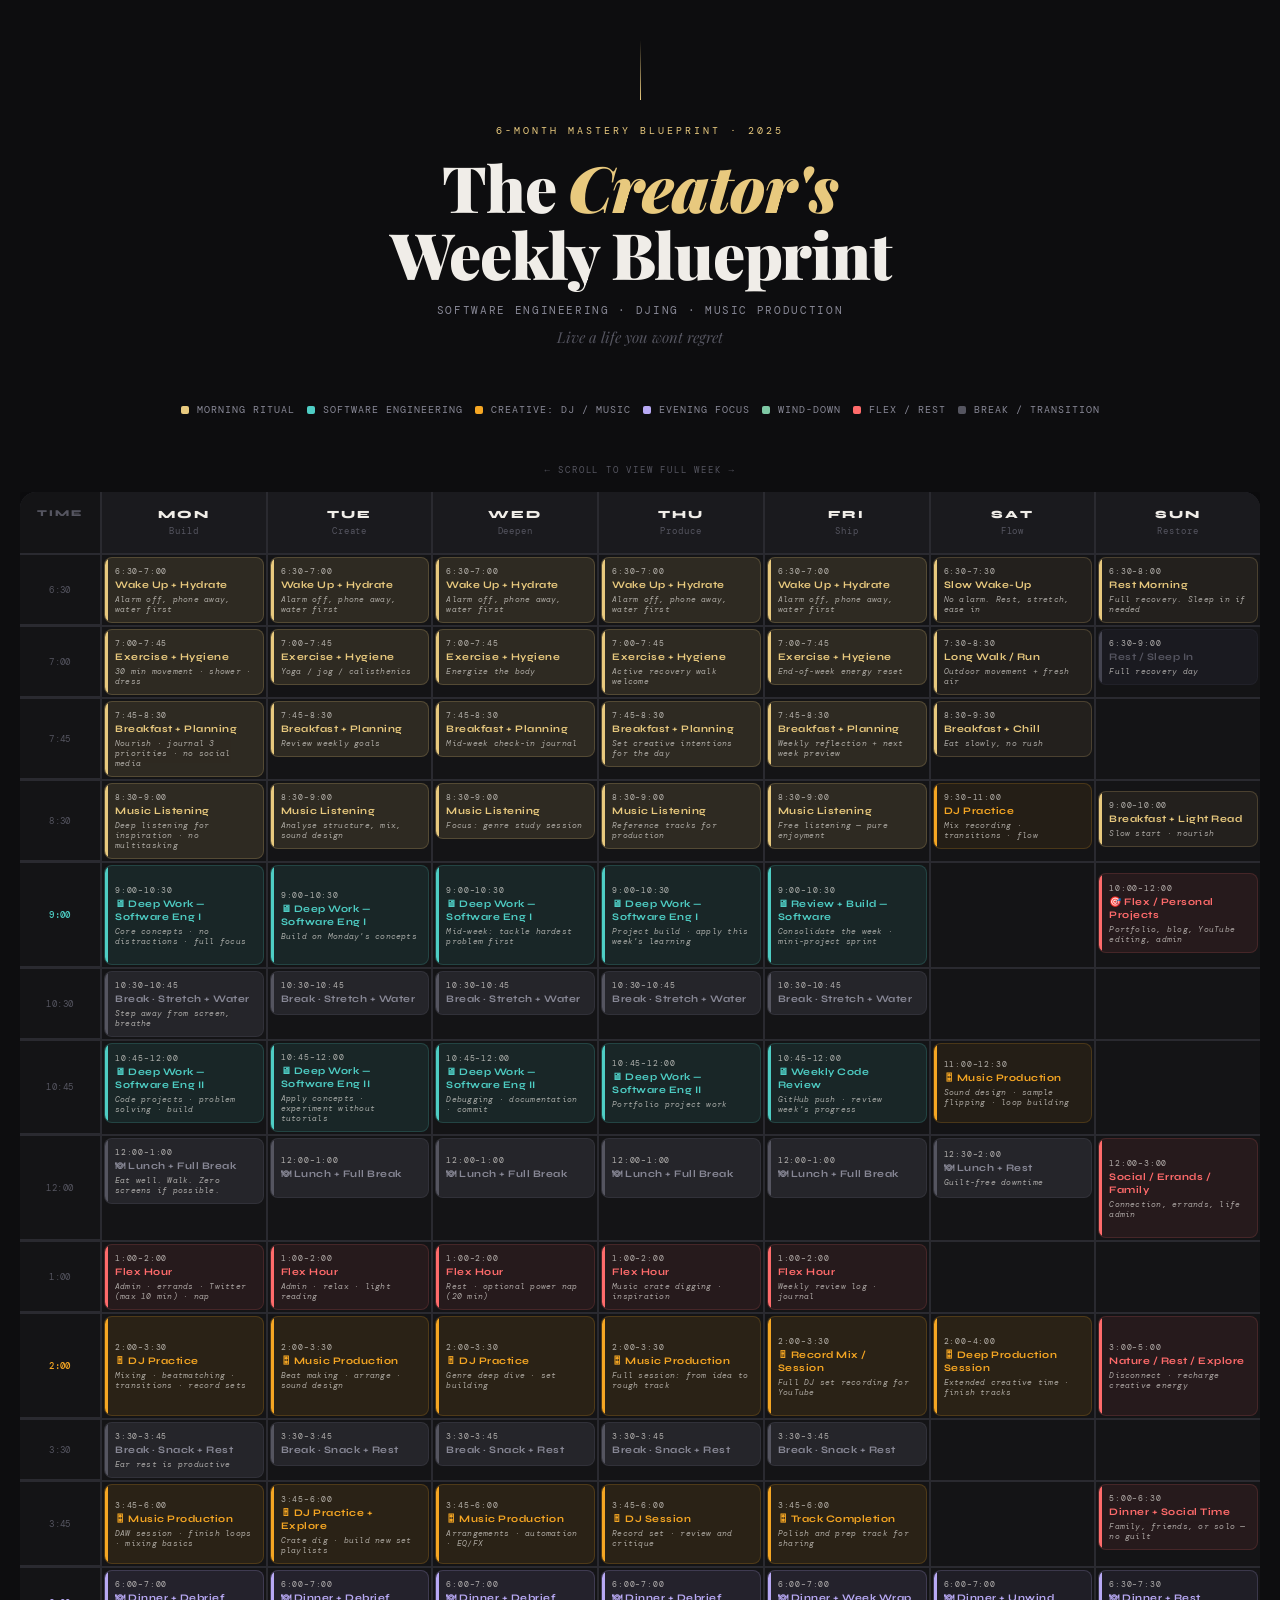
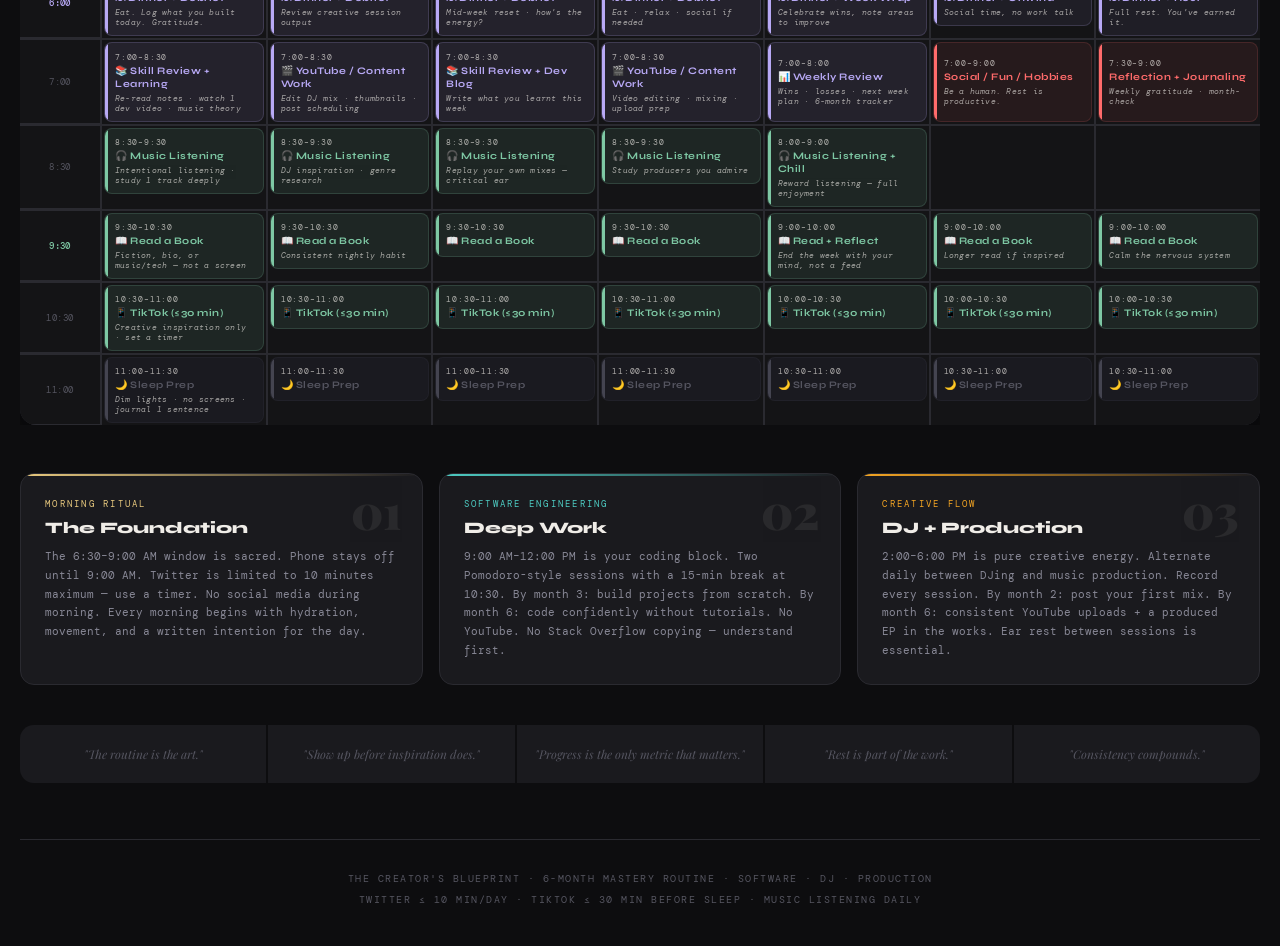
==== commit 72894644: "schedule.html" ====
--- a/schedule.html
+++ b/schedule.html
@@ -3,7 +3,7 @@
 <head>
 <meta charset="UTF-8">
 <meta name="viewport" content="width=device-width, initial-scale=1.0">
-<title>Weekly Planner — The Creator's Blueprint</title>
+<title>Weekly Planner — The Andiego's Blueprint</title>
 <link href="https://fonts.googleapis.com/css2?family=Playfair+Display:ital,wght@0,400;0,700;0,900;1,400&family=DM+Mono:wght@300;400;500&family=Syne:wght@400;600;700;800&display=swap" rel="stylesheet">
 <style>
   :root {
@@ -409,7 +409,7 @@
   <div class="eyebrow">6-Month Mastery Blueprint · 2025</div>
   <h1>The <em>Creator's</em><br>Weekly Blueprint</h1>
   <div class="subtitle">Software Engineering · DJing · Music Production</div>
-  <div class="tagline">"Discipline is the bridge between goals and accomplishment."</div>
+  <div class="tagline">Live a life you wont regret</div>
 </div>
 
 <!-- LEGEND -->
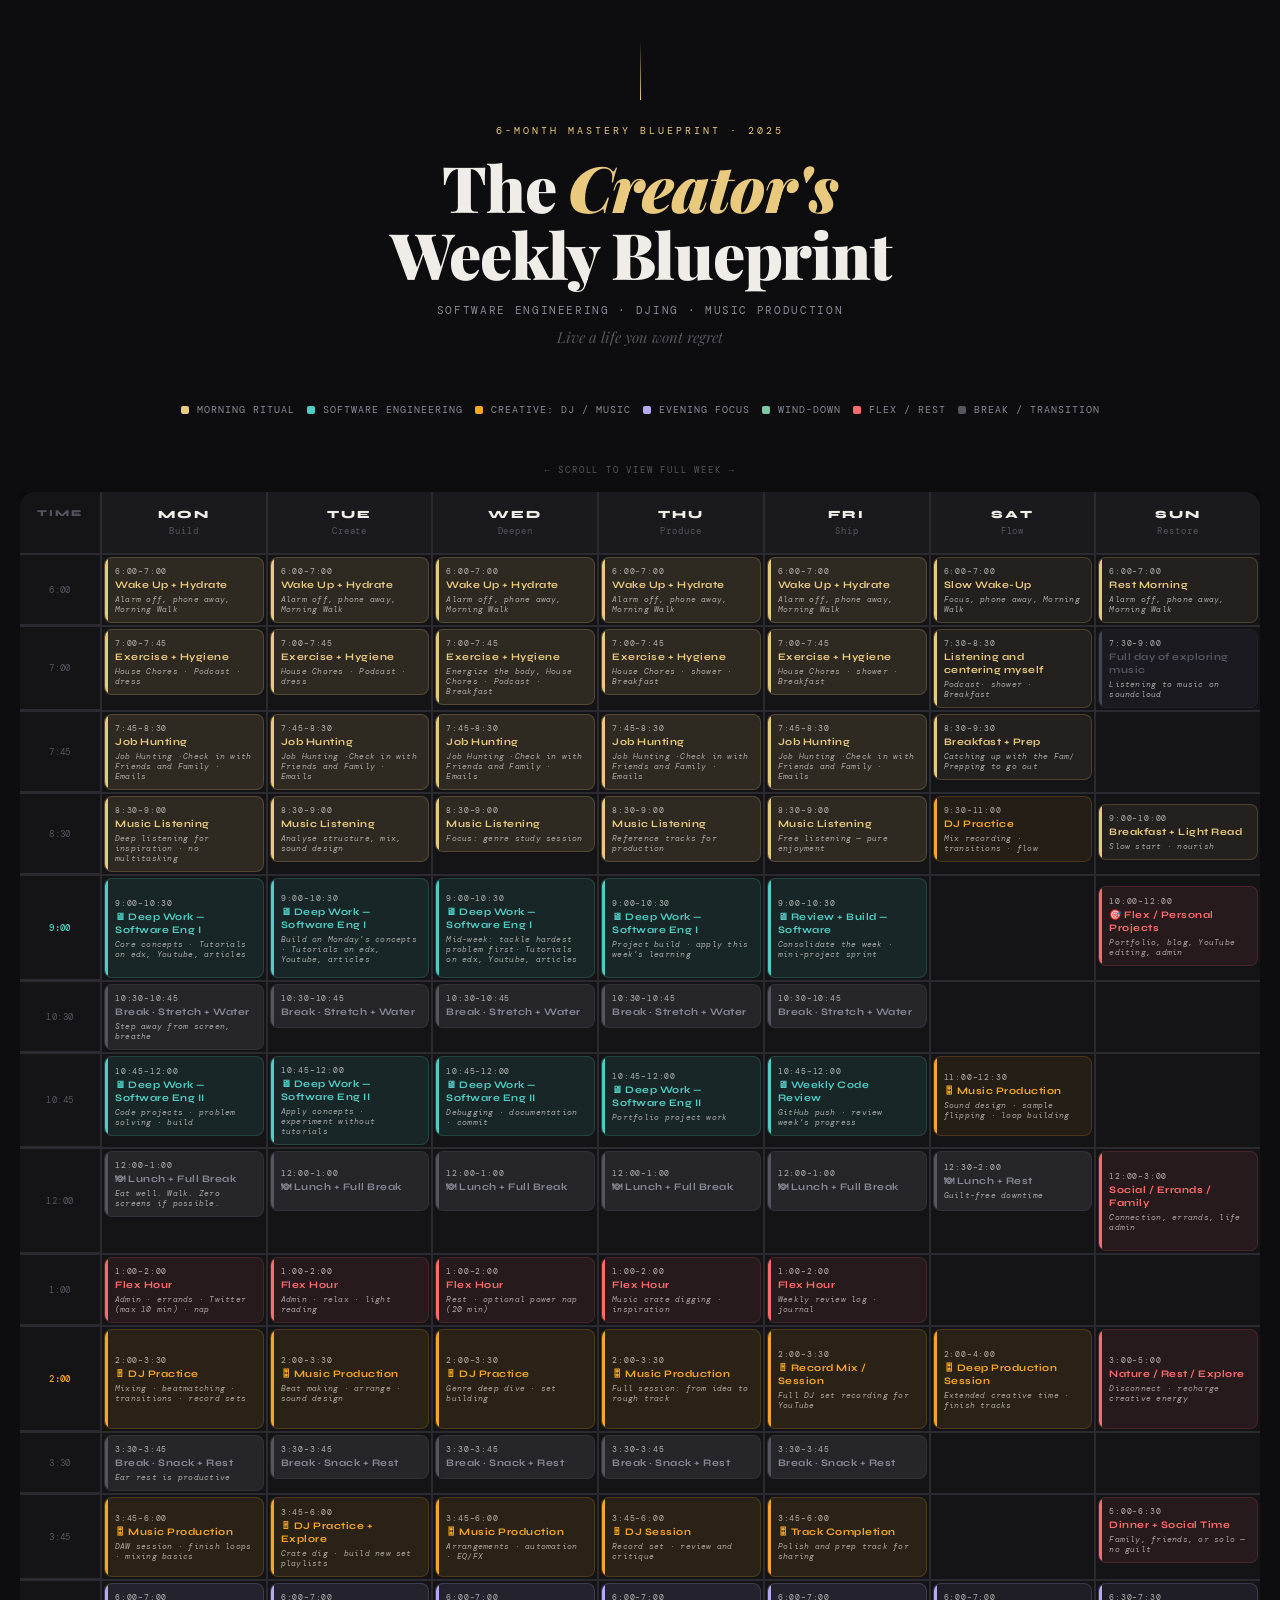
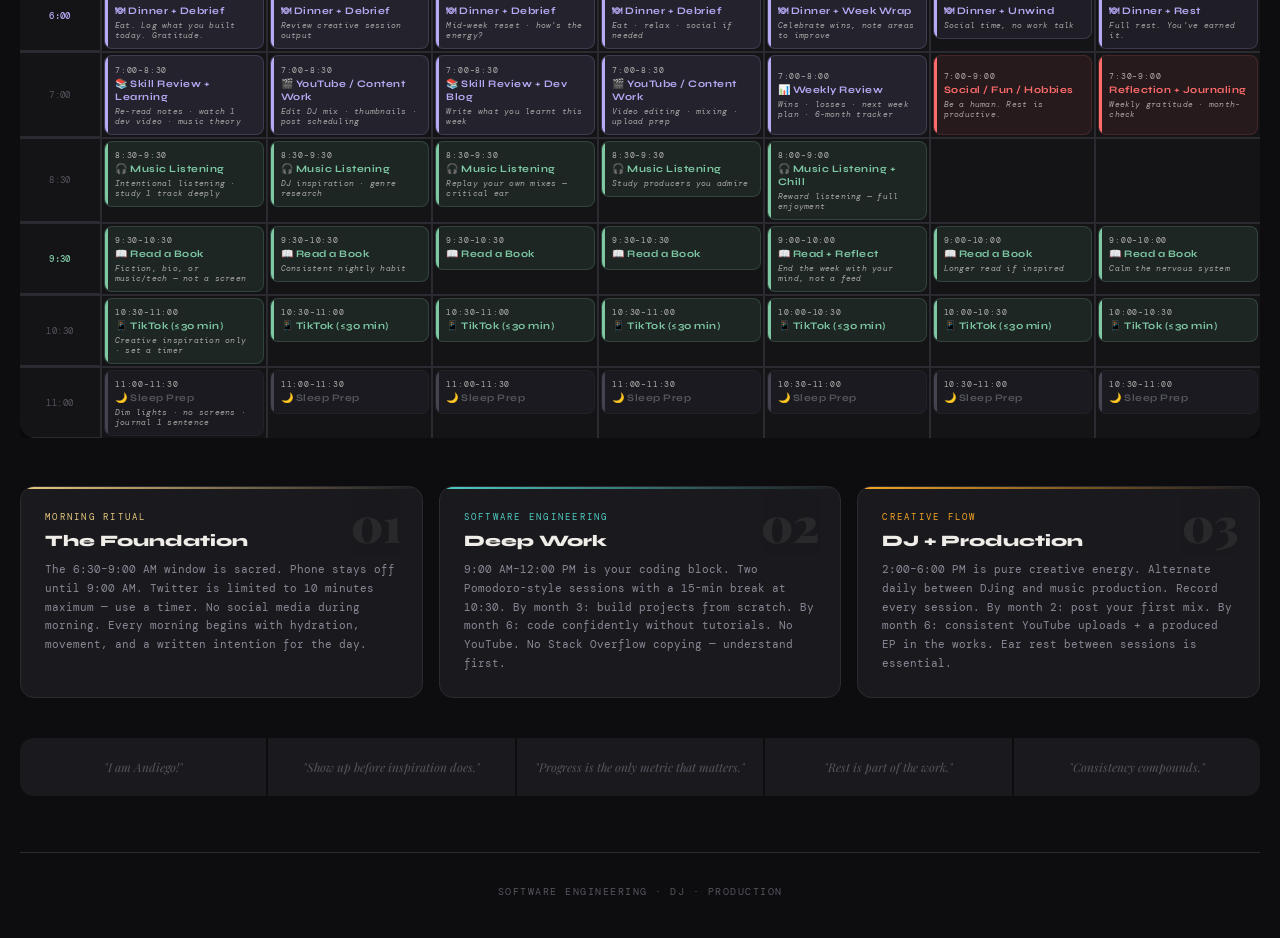
==== commit 04ad30f3: "updating" ====
--- a/schedule.html
+++ b/schedule.html
@@ -439,56 +439,56 @@
   <div class="day-header"><div class="day-name">SAT</div><div class="day-sub">Flow</div></div>
   <div class="day-header"><div class="day-name">SUN</div><div class="day-sub">Restore</div></div>
 
-  <!-- 6:30 AM -->
-  <div class="time-label">6:30</div>
+  <!-- 6:00 AM -->
+  <div class="time-label">6:00</div>
   <!-- MON-FRI same morning routine -->
   <div class="day-col">
     <div class="block b-morning">
-      <div class="block-time">6:30–7:00</div>
+      <div class="block-time">6:00–7:00</div>
       <div class="block-title">Wake Up + Hydrate</div>
-      <div class="block-note">Alarm off, phone away, water first</div>
-    </div>
-  </div>
-  <div class="day-col">
-    <div class="block b-morning">
-      <div class="block-time">6:30–7:00</div>
+      <div class="block-note">Alarm off, phone away, Morning Walk</div>
+    </div>
+  </div>
+  <div class="day-col">
+    <div class="block b-morning">
+      <div class="block-time">6:00–7:00</div>
       <div class="block-title">Wake Up + Hydrate</div>
-      <div class="block-note">Alarm off, phone away, water first</div>
-    </div>
-  </div>
-  <div class="day-col">
-    <div class="block b-morning">
-      <div class="block-time">6:30–7:00</div>
+      <div class="block-note">Alarm off, phone away, Morning Walk</div>
+    </div>
+  </div>
+  <div class="day-col">
+    <div class="block b-morning">
+      <div class="block-time">6:00–7:00</div>
       <div class="block-title">Wake Up + Hydrate</div>
-      <div class="block-note">Alarm off, phone away, water first</div>
-    </div>
-  </div>
-  <div class="day-col">
-    <div class="block b-morning">
-      <div class="block-time">6:30–7:00</div>
+      <div class="block-note">Alarm off, phone away, Morning Walk</div>
+    </div>
+  </div>
+  <div class="day-col">
+    <div class="block b-morning">
+      <div class="block-time">6:00–7:00</div>
       <div class="block-title">Wake Up + Hydrate</div>
-      <div class="block-note">Alarm off, phone away, water first</div>
-    </div>
-  </div>
-  <div class="day-col">
-    <div class="block b-morning">
-      <div class="block-time">6:30–7:00</div>
+      <div class="block-note">Alarm off, phone away, Morning Walk</div>
+    </div>
+  </div>
+  <div class="day-col">
+    <div class="block b-morning">
+      <div class="block-time">6:00–7:00</div>
       <div class="block-title">Wake Up + Hydrate</div>
-      <div class="block-note">Alarm off, phone away, water first</div>
+      <div class="block-note">Alarm off, phone away, Morning Walk</div>
     </div>
   </div>
   <div class="day-col">
     <div class="block b-morning" style="background:rgba(232,201,126,0.07)">
-      <div class="block-time">6:30–7:30</div>
+      <div class="block-time">6:00–7:00</div>
       <div class="block-title">Slow Wake-Up</div>
-      <div class="block-note">No alarm. Rest, stretch, ease in</div>
+      <div class="block-note">Focus, phone away, Morning Walk</div>
     </div>
   </div>
   <div class="day-col">
     <div class="block b-morning" style="background:rgba(232,201,126,0.07)">
-      <div class="block-time">6:30–8:00</div>
+      <div class="block-time">6:00–7:00</div>
       <div class="block-title">Rest Morning</div>
-      <div class="block-note">Full recovery. Sleep in if needed</div>
+      <div class="block-note">Alarm off, phone away, Morning Walk</div>
     </div>
   </div>
 
@@ -498,49 +498,49 @@
     <div class="block b-morning">
       <div class="block-time">7:00–7:45</div>
       <div class="block-title">Exercise + Hygiene</div>
-      <div class="block-note">30 min movement · shower · dress</div>
+      <div class="block-note">House Chores · Podcast · dress</div>
     </div>
   </div>
   <div class="day-col">
     <div class="block b-morning">
       <div class="block-time">7:00–7:45</div>
       <div class="block-title">Exercise + Hygiene</div>
-      <div class="block-note">Yoga / jog / calisthenics</div>
+      <div class="block-note">House Chores · Podcast · dress</div>
     </div>
   </div>
   <div class="day-col">
     <div class="block b-morning">
       <div class="block-time">7:00–7:45</div>
       <div class="block-title">Exercise + Hygiene</div>
-      <div class="block-note">Energize the body</div>
+      <div class="block-note">Energize the body, House Chores · Podcast · Breakfast</div>
     </div>
   </div>
   <div class="day-col">
     <div class="block b-morning">
       <div class="block-time">7:00–7:45</div>
       <div class="block-title">Exercise + Hygiene</div>
-      <div class="block-note">Active recovery walk welcome</div>
+      <div class="block-note">House Chores · shower · Breakfast</div>
     </div>
   </div>
   <div class="day-col">
     <div class="block b-morning">
       <div class="block-time">7:00–7:45</div>
       <div class="block-title">Exercise + Hygiene</div>
-      <div class="block-note">End-of-week energy reset</div>
+      <div class="block-note">House Chores · shower · Breakfast</div>
     </div>
   </div>
   <div class="day-col">
     <div class="block b-morning" style="background:rgba(232,201,126,0.07)">
       <div class="block-time">7:30–8:30</div>
-      <div class="block-title">Long Walk / Run</div>
-      <div class="block-note">Outdoor movement + fresh air</div>
+      <div class="block-title">Listening and centering myself</div>
+      <div class="block-note">Podcast· shower · Breakfast</div>
     </div>
   </div>
   <div class="day-col">
     <div class="block b-sleep">
-      <div class="block-time">6:30–9:00</div>
-      <div class="block-title">Rest / Sleep In</div>
-      <div class="block-note">Full recovery day</div>
+      <div class="block-time">7:30–9:00</div>
+      <div class="block-title">Full day of exploring music</div>
+      <div class="block-note">Listening to music on soundcloud</div>
     </div>
   </div>
 
@@ -549,43 +549,43 @@
   <div class="day-col">
     <div class="block b-morning">
       <div class="block-time">7:45–8:30</div>
-      <div class="block-title">Breakfast + Planning</div>
-      <div class="block-note">Nourish · journal 3 priorities · no social media</div>
+      <div class="block-title">Job Hunting</div>
+      <div class="block-note">Job Hunting ·Check in with Friends and Family · Emails</div>
     </div>
   </div>
   <div class="day-col">
     <div class="block b-morning">
       <div class="block-time">7:45–8:30</div>
-      <div class="block-title">Breakfast + Planning</div>
-      <div class="block-note">Review weekly goals</div>
+      <div class="block-title">Job Hunting</div>
+      <div class="block-note">Job Hunting ·Check in with Friends and Family · Emails</div>
     </div>
   </div>
   <div class="day-col">
     <div class="block b-morning">
       <div class="block-time">7:45–8:30</div>
-      <div class="block-title">Breakfast + Planning</div>
-      <div class="block-note">Mid-week check-in journal</div>
+      <div class="block-title">Job Hunting</div>
+      <div class="block-note">Job Hunting ·Check in with Friends and Family · Emails</div>
     </div>
   </div>
   <div class="day-col">
     <div class="block b-morning">
       <div class="block-time">7:45–8:30</div>
-      <div class="block-title">Breakfast + Planning</div>
-      <div class="block-note">Set creative intentions for the day</div>
+      <div class="block-title">Job Hunting</div>
+      <div class="block-note">Job Hunting ·Check in with Friends and Family · Emails</div>
     </div>
   </div>
   <div class="day-col">
     <div class="block b-morning">
       <div class="block-time">7:45–8:30</div>
-      <div class="block-title">Breakfast + Planning</div>
-      <div class="block-note">Weekly reflection + next week preview</div>
+      <div class="block-title">Job Hunting</div>
+      <div class="block-note">Job Hunting ·Check in with Friends and Family · Emails</div>
     </div>
   </div>
   <div class="day-col">
     <div class="block b-morning" style="background:rgba(232,201,126,0.07)">
       <div class="block-time">8:30–9:30</div>
-      <div class="block-title">Breakfast + Chill</div>
-      <div class="block-note">Eat slowly, no rush</div>
+      <div class="block-title">Breakfast + Prep</div>
+      <div class="block-note"> Catching up with the Fam/ Prepping to go out</div>
     </div>
   </div>
   <div class="day-col"></div>
@@ -648,21 +648,21 @@
     <div class="block b-engineering" style="min-height:100px">
       <div class="block-time">9:00–10:30</div>
       <div class="block-title">🖥 Deep Work — Software Eng I</div>
-      <div class="block-note">Core concepts · no distractions · full focus</div>
+      <div class="block-note">Core concepts · Tutorials on edx, Youtube, articles</div>
     </div>
   </div>
   <div class="day-col">
     <div class="block b-engineering" style="min-height:100px">
       <div class="block-time">9:00–10:30</div>
       <div class="block-title">🖥 Deep Work — Software Eng I</div>
-      <div class="block-note">Build on Monday's concepts</div>
+      <div class="block-note">Build on Monday's concepts · Tutorials on edx, Youtube, articles</div>
     </div>
   </div>
   <div class="day-col">
     <div class="block b-engineering" style="min-height:100px">
       <div class="block-time">9:00–10:30</div>
       <div class="block-title">🖥 Deep Work — Software Eng I</div>
-      <div class="block-note">Mid-week: tackle hardest problem first</div>
+      <div class="block-note">Mid-week: tackle hardest problem first· Tutorials on edx, Youtube, articles</div>
     </div>
   </div>
   <div class="day-col">
@@ -1305,7 +1305,7 @@
 
 <!-- MANTRAS -->
 <div class="mantras">
-  <div class="mantra">"The routine is the art."</div>
+  <div class="mantra">"I am Andiego!"</div>
   <div class="mantra">"Show up before inspiration does."</div>
   <div class="mantra">"Progress is the only metric that matters."</div>
   <div class="mantra">"Rest is part of the work."</div>
@@ -1314,8 +1314,7 @@
 
 <!-- FOOTER -->
 <div class="footer">
-  <p>The Creator's Blueprint · 6-Month Mastery Routine · Software · DJ · Production</p>
-  <p style="margin-top:8px">Twitter ≤ 10 min/day · TikTok ≤ 30 min before sleep · Music listening daily</p>
+  <p> Software Engineering · DJ · Production</p>
 </div>
 
 </body>
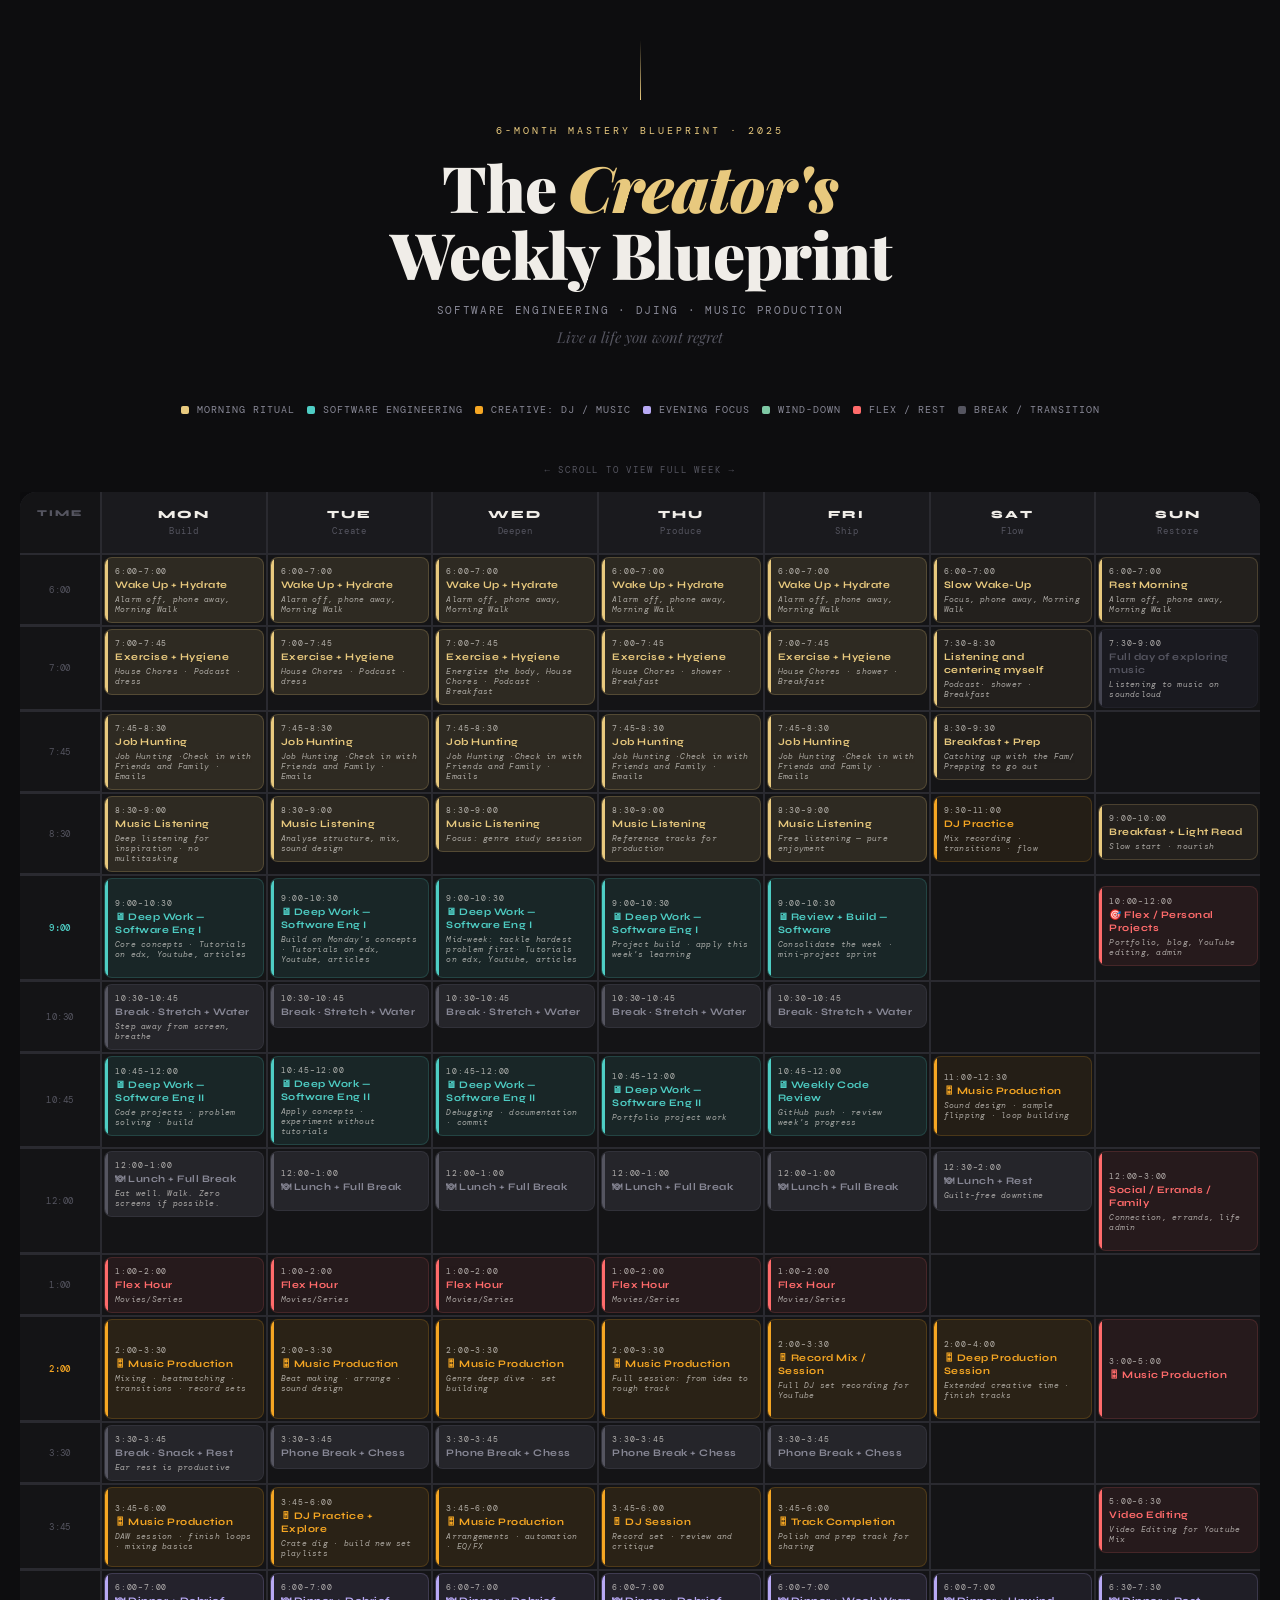
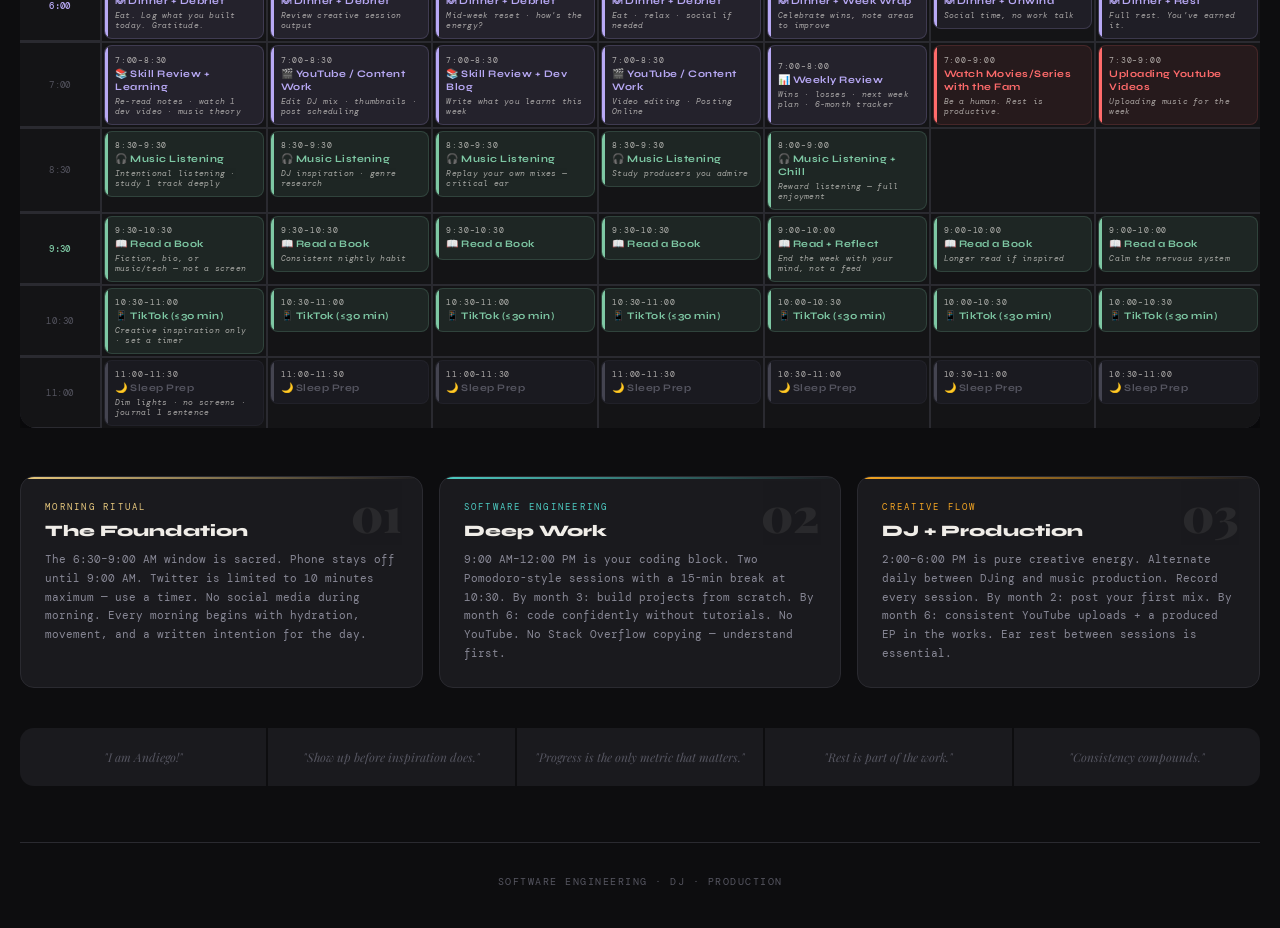
==== commit b4bfa853: "updated holiday recipes" ====
--- a/schedule.html
+++ b/schedule.html
@@ -824,35 +824,35 @@
     <div class="block b-flex">
       <div class="block-time">1:00–2:00</div>
       <div class="block-title">Flex Hour</div>
-      <div class="block-note">Admin · errands · Twitter (max 10 min) · nap</div>
+      <div class="block-note">Movies/Series</div>
     </div>
   </div>
   <div class="day-col">
     <div class="block b-flex">
       <div class="block-time">1:00–2:00</div>
       <div class="block-title">Flex Hour</div>
-      <div class="block-note">Admin · relax · light reading</div>
+      <div class="block-note">Movies/Series</div>
     </div>
   </div>
   <div class="day-col">
     <div class="block b-flex">
       <div class="block-time">1:00–2:00</div>
       <div class="block-title">Flex Hour</div>
-      <div class="block-note">Rest · optional power nap (20 min)</div>
+      <div class="block-note">Movies/Series</div>
     </div>
   </div>
   <div class="day-col">
     <div class="block b-flex">
       <div class="block-time">1:00–2:00</div>
       <div class="block-title">Flex Hour</div>
-      <div class="block-note">Music crate digging · inspiration</div>
+      <div class="block-note">Movies/Series</div>
     </div>
   </div>
   <div class="day-col">
     <div class="block b-flex">
       <div class="block-time">1:00–2:00</div>
       <div class="block-title">Flex Hour</div>
-      <div class="block-note">Weekly review log · journal</div>
+      <div class="block-note">Movies/Series</div>
     </div>
   </div>
   <div class="day-col"></div>
@@ -863,7 +863,7 @@
   <div class="day-col">
     <div class="block b-creative" style="min-height:100px">
       <div class="block-time">2:00–3:30</div>
-      <div class="block-title">🎚 DJ Practice</div>
+      <div class="block-title">🎛 Music Production</div>
       <div class="block-note">Mixing · beatmatching · transitions · record sets</div>
     </div>
   </div>
@@ -877,7 +877,7 @@
   <div class="day-col">
     <div class="block b-creative" style="min-height:100px">
       <div class="block-time">2:00–3:30</div>
-      <div class="block-title">🎚 DJ Practice</div>
+      <div class="block-title">🎛 Music Production</div>
       <div class="block-note">Genre deep dive · set building</div>
     </div>
   </div>
@@ -905,8 +905,7 @@
   <div class="day-col">
     <div class="block b-flex" style="min-height:100px">
       <div class="block-time">3:00–5:00</div>
-      <div class="block-title">Nature / Rest / Explore</div>
-      <div class="block-note">Disconnect · recharge creative energy</div>
+      <div class="block-title">🎛 Music Production</div>
     </div>
   </div>
 
@@ -922,25 +921,25 @@
   <div class="day-col">
     <div class="block b-break">
       <div class="block-time">3:30–3:45</div>
-      <div class="block-title">Break · Snack + Rest</div>
+      <div class="block-title">Phone Break + Chess</div>
     </div>
   </div>
   <div class="day-col">
     <div class="block b-break">
       <div class="block-time">3:30–3:45</div>
-      <div class="block-title">Break · Snack + Rest</div>
+      <div class="block-title">Phone Break + Chess</div>
     </div>
   </div>
   <div class="day-col">
     <div class="block b-break">
       <div class="block-time">3:30–3:45</div>
-      <div class="block-title">Break · Snack + Rest</div>
+      <div class="block-title">Phone Break + Chess</div>
     </div>
   </div>
   <div class="day-col">
     <div class="block b-break">
       <div class="block-time">3:30–3:45</div>
-      <div class="block-title">Break · Snack + Rest</div>
+      <div class="block-title">Phone Break + Chess</div>
     </div>
   </div>
   <div class="day-col"></div>
@@ -987,8 +986,8 @@
   <div class="day-col">
     <div class="block b-flex" style="min-height:60px">
       <div class="block-time">5:00–6:30</div>
-      <div class="block-title">Dinner + Social Time</div>
-      <div class="block-note">Family, friends, or solo — no guilt</div>
+      <div class="block-title">Video Editing</div>
+      <div class="block-note">Video Editing for Youtube Mix</div>
     </div>
   </div>
 
@@ -1071,7 +1070,7 @@
     <div class="block b-evening" style="min-height:80px">
       <div class="block-time">7:00–8:30</div>
       <div class="block-title">🎬 YouTube / Content Work</div>
-      <div class="block-note">Video editing · mixing · upload prep</div>
+      <div class="block-note">Video editing · Posting Online </div>
     </div>
   </div>
   <div class="day-col">
@@ -1084,15 +1083,15 @@
   <div class="day-col">
     <div class="block b-flex" style="min-height:80px">
       <div class="block-time">7:00–9:00</div>
-      <div class="block-title">Social / Fun / Hobbies</div>
+      <div class="block-title">Watch Movies/Series with the Fam</div>
       <div class="block-note">Be a human. Rest is productive.</div>
     </div>
   </div>
   <div class="day-col">
     <div class="block b-flex" style="min-height:80px">
       <div class="block-time">7:30–9:00</div>
-      <div class="block-title">Reflection + Journaling</div>
-      <div class="block-note">Weekly gratitude · month-check</div>
+      <div class="block-title">Uploading Youtube Videos</div>
+      <div class="block-note">Uploading music for the week</div>
     </div>
   </div>
 
